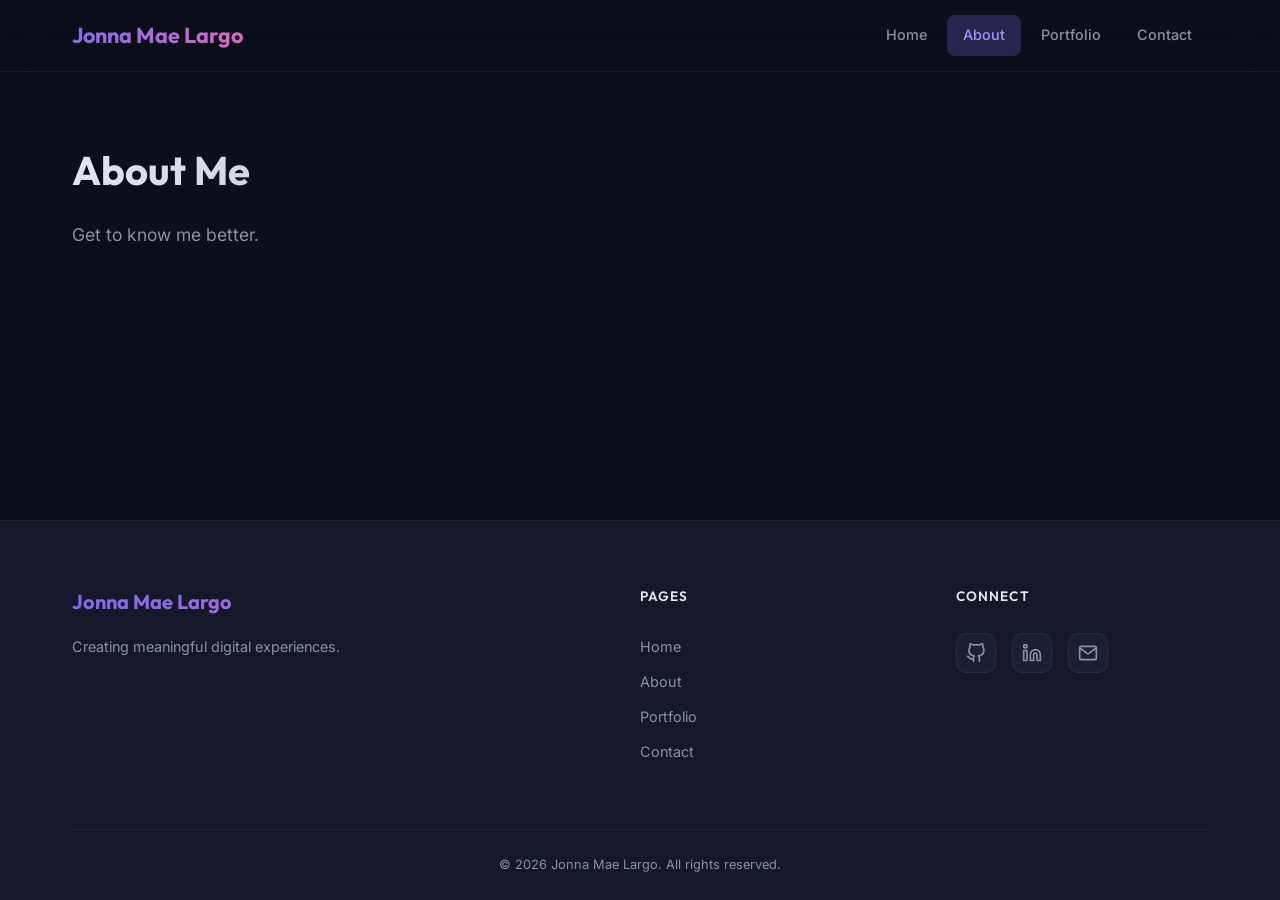
==== about.html @ 61e547d9 "feat: initial project setup" ====
<!DOCTYPE html>
<html lang="en">

<head>
    <meta charset="UTF-8">
    <meta name="viewport" content="width=device-width, initial-scale=1.0">
    <meta name="description" content="Learn more about Jonna Mae Largo - background, skills, and experience.">
    <title>About - Jonna Mae Largo</title>
    <link rel="stylesheet" href="assets/css/styles.css">
</head>

<body>
    <header id="site-header"></header>

    <main>
        <div class="container">
            <h1 class="section-title">About Me</h1>
            <p class="section-subtitle">Get to know me better.</p>
        </div>
    </main>

    <footer id="site-footer"></footer>

    <script src="assets/js/components.js"></script>
    <script src="assets/js/script.js"></script>
</body>

</html>
---- assets/css/styles.css ----
/* ========================================
   Design System & Variables
   ======================================== */
@import url('https://fonts.googleapis.com/css2?family=Inter:wght@300;400;500;600;700&family=Outfit:wght@400;500;600;700&display=swap');

:root {
    /* Colors */
    --clr-bg: #0c0f1a;
    --clr-surface: #141829;
    --clr-surface-alt: #1a1f35;
    --clr-border: rgba(255, 255, 255, 0.06);
    --clr-text: #e4e6f0;
    --clr-text-muted: #8b90a8;
    --clr-accent: #7c6aef;
    --clr-accent-light: #a193f7;
    --clr-accent-glow: rgba(124, 106, 239, 0.25);
    --clr-gradient-start: #7c6aef;
    --clr-gradient-end: #e06abf;
    --clr-white: #ffffff;

    /* Typography */
    --font-heading: 'Outfit', sans-serif;
    --font-body: 'Inter', sans-serif;

    /* Spacing */
    --space-xs: 0.25rem;
    --space-sm: 0.5rem;
    --space-md: 1rem;
    --space-lg: 1.5rem;
    --space-xl: 2rem;
    --space-2xl: 3rem;
    --space-3xl: 4rem;

    /* Transitions */
    --ease-smooth: cubic-bezier(0.4, 0, 0.2, 1);
    --transition-fast: 150ms var(--ease-smooth);
    --transition-base: 250ms var(--ease-smooth);
    --transition-slow: 400ms var(--ease-smooth);

    /* Layout */
    --header-height: 72px;
    --max-width: 1200px;
    --border-radius: 12px;
}

/* ========================================
   Reset & Base
   ======================================== */
*,
*::before,
*::after {
    margin: 0;
    padding: 0;
    box-sizing: border-box;
}

html {
    scroll-behavior: smooth;
    -webkit-font-smoothing: antialiased;
    -moz-osx-font-smoothing: grayscale;
}

body {
    font-family: var(--font-body);
    background-color: var(--clr-bg);
    color: var(--clr-text);
    line-height: 1.7;
    min-height: 100vh;
    display: flex;
    flex-direction: column;
    overflow-x: hidden;
}

a {
    color: inherit;
    text-decoration: none;
}

ul {
    list-style: none;
}

img {
    max-width: 100%;
    display: block;
}

/* ========================================
   Header
   ======================================== */
#site-header {
    position: fixed;
    top: 0;
    left: 0;
    right: 0;
    z-index: 1000;
    height: var(--header-height);
    background: rgba(12, 15, 26, 0.6);
    backdrop-filter: blur(20px);
    -webkit-backdrop-filter: blur(20px);
    border-bottom: 1px solid var(--clr-border);
    transition: background var(--transition-base), box-shadow var(--transition-base);
}

#site-header.scrolled {
    background: rgba(12, 15, 26, 0.92);
    box-shadow: 0 4px 30px rgba(0, 0, 0, 0.3);
}

.header-container {
    max-width: var(--max-width);
    margin: 0 auto;
    padding: 0 var(--space-xl);
    height: 100%;
    display: flex;
    align-items: center;
    justify-content: space-between;
}

.logo {
    font-family: var(--font-heading);
    font-size: 1.35rem;
    font-weight: 700;
    background: linear-gradient(135deg, var(--clr-gradient-start), var(--clr-gradient-end));
    -webkit-background-clip: text;
    -webkit-text-fill-color: transparent;
    background-clip: text;
    transition: opacity var(--transition-fast);
}

.logo:hover {
    opacity: 0.85;
}

nav ul {
    display: flex;
    gap: var(--space-xs);
}

nav ul li a {
    display: inline-block;
    padding: var(--space-sm) var(--space-md);
    font-size: 0.9rem;
    font-weight: 500;
    color: var(--clr-text-muted);
    border-radius: 8px;
    transition: color var(--transition-fast), background var(--transition-fast);
    position: relative;
}

nav ul li a:hover {
    color: var(--clr-white);
    background: rgba(255, 255, 255, 0.05);
}

nav ul li a.active {
    color: var(--clr-accent-light);
    background: var(--clr-accent-glow);
}

/* Mobile nav toggle */
.nav-toggle {
    display: none;
    flex-direction: column;
    gap: 5px;
    background: none;
    border: none;
    cursor: pointer;
    padding: var(--space-sm);
    z-index: 1001;
}

.nav-toggle span {
    display: block;
    width: 24px;
    height: 2px;
    background: var(--clr-text);
    border-radius: 2px;
    transition: transform var(--transition-base), opacity var(--transition-base);
}

.nav-toggle.open span:nth-child(1) {
    transform: translateY(7px) rotate(45deg);
}

.nav-toggle.open span:nth-child(2) {
    opacity: 0;
}

.nav-toggle.open span:nth-child(3) {
    transform: translateY(-7px) rotate(-45deg);
}

@media (max-width: 768px) {
    .nav-toggle {
        display: flex;
    }

    #mainNav {
        position: fixed;
        top: 0;
        right: -100%;
        width: 280px;
        height: 100vh;
        background: var(--clr-surface);
        border-left: 1px solid var(--clr-border);
        padding: calc(var(--header-height) + var(--space-xl)) var(--space-xl) var(--space-xl);
        transition: right var(--transition-slow);
        box-shadow: -10px 0 40px rgba(0, 0, 0, 0.4);
    }

    #mainNav.open {
        right: 0;
    }

    nav ul {
        flex-direction: column;
        gap: var(--space-sm);
    }

    nav ul li a {
        display: block;
        padding: var(--space-md);
        font-size: 1rem;
    }
}

/* ========================================
   Main Content
   ======================================== */
main {
    flex: 1;
    margin-top: var(--header-height);
    width: 100%;
}

.container {
    max-width: var(--max-width);
    margin: 0 auto;
    padding: var(--space-3xl) var(--space-xl);
}

/* ========================================
   Footer
   ======================================== */
#site-footer {
    background: var(--clr-surface);
    border-top: 1px solid var(--clr-border);
    margin-top: auto;
}

.footer-container {
    max-width: var(--max-width);
    margin: 0 auto;
    padding: 0 var(--space-xl);
}

.footer-content {
    display: grid;
    grid-template-columns: 2fr 1fr 1fr;
    gap: var(--space-3xl);
    padding: var(--space-3xl) 0;
}

.footer-brand {
    display: flex;
    flex-direction: column;
    gap: var(--space-md);
}

.footer-logo {
    font-family: var(--font-heading);
    font-size: 1.25rem;
    font-weight: 700;
    background: linear-gradient(135deg, var(--clr-gradient-start), var(--clr-gradient-end));
    -webkit-background-clip: text;
    -webkit-text-fill-color: transparent;
    background-clip: text;
    display: inline-block;
}

.footer-tagline {
    color: var(--clr-text-muted);
    font-size: 0.9rem;
    max-width: 300px;
}

.footer-links h4,
.footer-social h4 {
    font-family: var(--font-heading);
    font-size: 0.85rem;
    font-weight: 600;
    text-transform: uppercase;
    letter-spacing: 0.08em;
    color: var(--clr-text);
    margin-bottom: var(--space-lg);
}

.footer-links ul {
    display: flex;
    flex-direction: column;
    gap: var(--space-sm);
}

.footer-links a {
    font-size: 0.9rem;
    color: var(--clr-text-muted);
    transition: color var(--transition-fast);
}

.footer-links a:hover {
    color: var(--clr-accent-light);
}

.social-icons {
    display: flex;
    gap: var(--space-md);
}

.social-link {
    display: flex;
    align-items: center;
    justify-content: center;
    width: 40px;
    height: 40px;
    border-radius: 10px;
    background: var(--clr-surface-alt);
    border: 1px solid var(--clr-border);
    color: var(--clr-text-muted);
    transition: all var(--transition-base);
}

.social-link:hover {
    color: var(--clr-accent-light);
    background: var(--clr-accent-glow);
    border-color: rgba(124, 106, 239, 0.3);
    transform: translateY(-2px);
}

.footer-bottom {
    padding: var(--space-lg) 0;
    border-top: 1px solid var(--clr-border);
    text-align: center;
}

.footer-bottom p {
    font-size: 0.8rem;
    color: var(--clr-text-muted);
}

@media (max-width: 768px) {
    .footer-content {
        grid-template-columns: 1fr;
        gap: var(--space-2xl);
        padding: var(--space-2xl) 0;
    }
}

/* ========================================
   Utility Classes
   ======================================== */
.section-title {
    font-family: var(--font-heading);
    font-size: 2.5rem;
    font-weight: 700;
    margin-bottom: var(--space-md);
    background: linear-gradient(135deg, var(--clr-text), var(--clr-text-muted));
    -webkit-background-clip: text;
    -webkit-text-fill-color: transparent;
    background-clip: text;
}

.section-subtitle {
    color: var(--clr-text-muted);
    font-size: 1.1rem;
    max-width: 600px;
    margin-bottom: var(--space-3xl);
}

.accent-text {
    background: linear-gradient(135deg, var(--clr-gradient-start), var(--clr-gradient-end));
    -webkit-background-clip: text;
    -webkit-text-fill-color: transparent;
    background-clip: text;
}
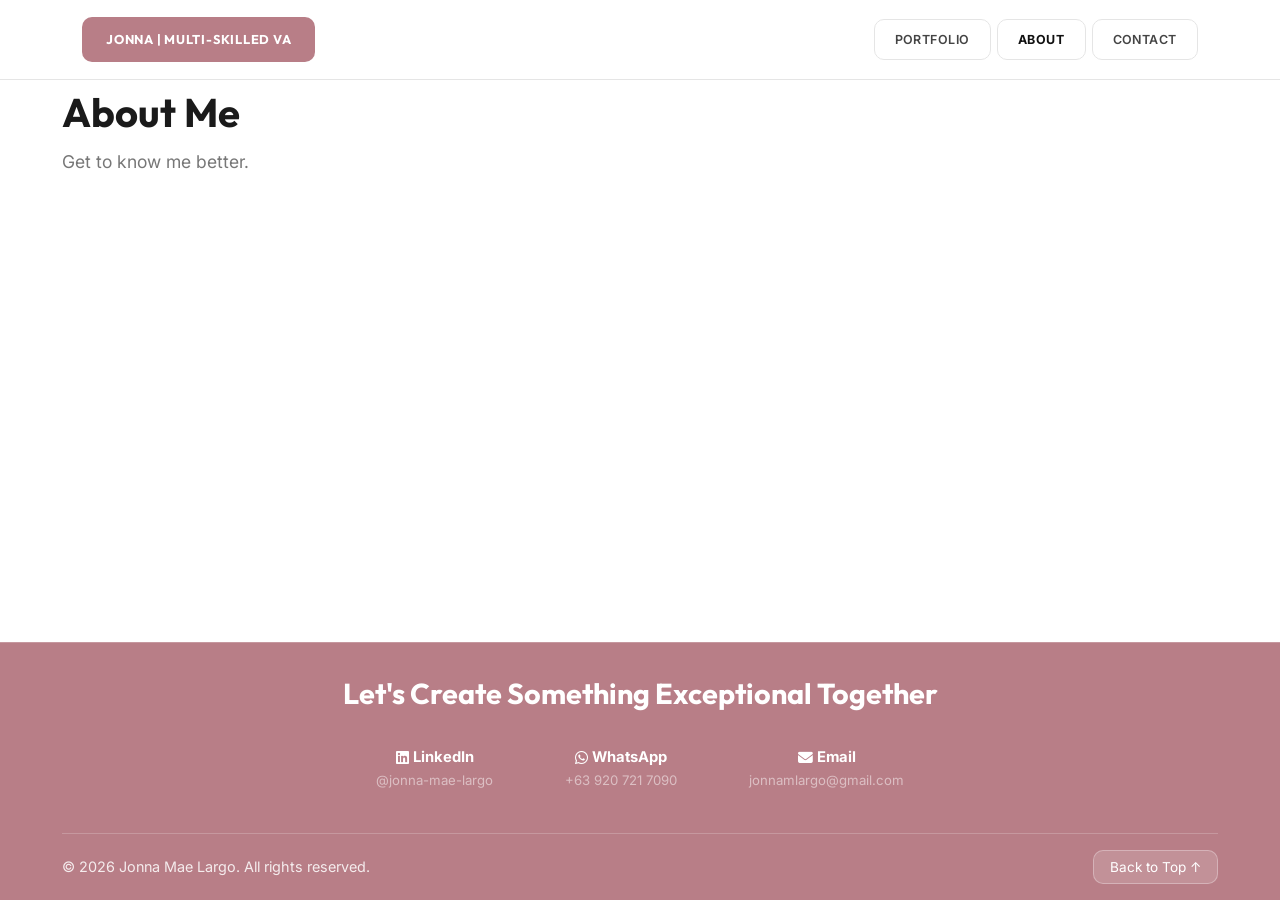
==== commit 794be926: "feat: implement site-wide design system, CSS styles, and favicon assets" ====
--- a/about.html
+++ b/about.html
@@ -4,8 +4,47 @@
 <head>
     <meta charset="UTF-8">
     <meta name="viewport" content="width=device-width, initial-scale=1.0">
-    <meta name="description" content="Learn more about Jonna Mae Largo - background, skills, and experience.">
-    <title>About - Jonna Mae Largo</title>
+    <meta name="description"
+        content="Learn more about Jonna Mae Largo - a multi-skilled and versatile Virtual Assistant with experience in social media management, lead generation, admin support, and bookkeeping.">
+    <meta name="keywords"
+        content="About Jonna Mae Largo, Virtual Assistant Skills, VA Experience, Social Media Manager, Lead Generation Expert, Virtual Assistant Portfolio.">
+    <meta name="author" content="Jonna Mae Largo">
+    <meta name="robots" content="index, follow">
+
+    <!-- Open Graph / Facebook / LinkedIn -->
+    <meta property="og:type" content="website">
+    <meta property="og:url" content="https://jonnalargo.github.io/about.html">
+    <meta property="og:title" content="About Me | Jonna Mae Largo - Virtual Assistant">
+    <meta property="og:description"
+        content="Get to know the multi-skilled VA behind the growth of diverse businesses. Dedicated to organization and efficiency.">
+    <meta property="og:image" content="https://jonnalargo.github.io/assets/img/banner/Banner Image.jpg">
+
+    <!-- Twitter -->
+    <meta property="twitter:card" content="summary_large_image">
+    <meta property="twitter:url" content="https://jonnalargo.github.io/about.html">
+    <meta property="twitter:title" content="About Me | Jonna Mae Largo - Virtual Assistant">
+    <meta property="twitter:description"
+        content="Get to know the multi-skilled VA behind the growth of diverse businesses. Dedicated to organization and efficiency.">
+    <meta property="twitter:image" content="https://jonnalargo.github.io/assets/img/banner/Banner Image.jpg">
+
+    <title>About Me | Jonna Mae Largo</title>
+
+    <link rel="apple-touch-icon" sizes="180x180" href="/apple-touch-icon.png">
+    <link rel="icon" type="image/png" sizes="32x32" href="/favicon-32x32.png">
+    <link rel="icon" type="image/png" sizes="16x16" href="/favicon-16x16.png">
+    <link rel="manifest" href="/site.webmanifest">
+
+    <!-- Google Fonts -->
+    <link rel="preconnect" href="https://fonts.googleapis.com">
+    <link rel="preconnect" href="https://fonts.gstatic.com" crossorigin>
+    <link
+        href="https://fonts.googleapis.com/css2?family=Outfit:wght@300;400;500;600;700&family=Inter:wght@400;500;700&display=swap"
+        rel="stylesheet">
+
+    <!-- Font Awesome for Icons -->
+    <link rel="stylesheet" href="https://cdnjs.cloudflare.com/ajax/libs/font-awesome/6.5.1/css/all.min.css">
+
+    <!-- Core CSS -->
     <link rel="stylesheet" href="assets/css/styles.css">
 </head>
 
@@ -25,4 +64,4 @@
     <script src="assets/js/script.js"></script>
 </body>
 
-</html>
+</html>
--- a/assets/css/styles.css
+++ b/assets/css/styles.css
@@ -4,25 +4,21 @@
 @import url('https://fonts.googleapis.com/css2?family=Inter:wght@300;400;500;600;700&family=Outfit:wght@400;500;600;700&display=swap');
 
 :root {
-    /* Colors */
-    --clr-bg: #0c0f1a;
-    --clr-surface: #141829;
-    --clr-surface-alt: #1a1f35;
-    --clr-border: rgba(255, 255, 255, 0.06);
-    --clr-text: #e4e6f0;
-    --clr-text-muted: #8b90a8;
-    --clr-accent: #7c6aef;
-    --clr-accent-light: #a193f7;
-    --clr-accent-glow: rgba(124, 106, 239, 0.25);
-    --clr-gradient-start: #7c6aef;
-    --clr-gradient-end: #e06abf;
-    --clr-white: #ffffff;
-
-    /* Typography */
+    --clr-bg: #ffffff;
+    --clr-bg-alt: #fafafa;
+    --clr-surface: #ffffff;
+    --clr-border: #e5e5e5;
+    --clr-text: #1a1a1a;
+    --clr-text-secondary: #444;
+    --clr-text-muted: #777;
+    --clr-black: #111;
+    --clr-white: #fff;
+    --clr-accent: #b87e87;
+    --clr-accent-hover: #a67179;
+
     --font-heading: 'Outfit', sans-serif;
     --font-body: 'Inter', sans-serif;
 
-    /* Spacing */
     --space-xs: 0.25rem;
     --space-sm: 0.5rem;
     --space-md: 1rem;
@@ -31,16 +27,16 @@
     --space-2xl: 3rem;
     --space-3xl: 4rem;
 
-    /* Transitions */
-    --ease-smooth: cubic-bezier(0.4, 0, 0.2, 1);
-    --transition-fast: 150ms var(--ease-smooth);
-    --transition-base: 250ms var(--ease-smooth);
-    --transition-slow: 400ms var(--ease-smooth);
-
-    /* Layout */
-    --header-height: 72px;
-    --max-width: 1200px;
-    --border-radius: 12px;
+    --ease: cubic-bezier(0.4, 0, 0.2, 1);
+    --transition-fast: 150ms var(--ease);
+    --transition-base: 250ms var(--ease);
+
+    --header-height: 80px;
+    --notif-height: 36px;
+    --max-width: 1180px;
+    --radius: 16px;
+    --radius-sm: 10px;
+    --radius-pill: 50px;
 }
 
 /* ========================================
@@ -55,17 +51,22 @@
 }
 
 html {
+    height: 100%;
+    margin: 0;
+    padding: 0;
     scroll-behavior: smooth;
     -webkit-font-smoothing: antialiased;
-    -moz-osx-font-smoothing: grayscale;
+    overflow-x: hidden;
 }
 
 body {
     font-family: var(--font-body);
-    background-color: var(--clr-bg);
+    background: var(--clr-bg);
     color: var(--clr-text);
-    line-height: 1.7;
+    line-height: 1.6;
     min-height: 100vh;
+    min-height: 100dvh;
+    margin: 0;
     display: flex;
     flex-direction: column;
     overflow-x: hidden;
@@ -86,25 +87,52 @@
 }
 
 /* ========================================
+   Notification Bar
+   ======================================== */
+.notification-bar {
+    height: var(--notif-height);
+    background: var(--clr-bg-alt);
+    display: flex;
+    align-items: center;
+    justify-content: center;
+    gap: var(--space-md);
+    font-size: 0.8rem;
+    color: var(--clr-text-muted);
+    border-bottom: 1px solid var(--clr-border);
+}
+
+.notification-bar p {
+    display: flex;
+    align-items: center;
+    gap: var(--space-sm);
+}
+
+.notification-cta {
+    background: var(--clr-coral);
+    color: var(--clr-white);
+    padding: 3px 14px;
+    border-radius: var(--radius-pill);
+    font-size: 0.75rem;
+    font-weight: 600;
+    transition: opacity var(--transition-fast);
+}
+
+.notification-cta:hover {
+    opacity: 0.85;
+}
+
+/* ========================================
    Header
    ======================================== */
 #site-header {
-    position: fixed;
+    position: sticky;
     top: 0;
-    left: 0;
-    right: 0;
     z-index: 1000;
     height: var(--header-height);
-    background: rgba(12, 15, 26, 0.6);
-    backdrop-filter: blur(20px);
-    -webkit-backdrop-filter: blur(20px);
+    background: rgba(255, 255, 255, 0.85);
+    backdrop-filter: blur(16px);
+    -webkit-backdrop-filter: blur(16px);
     border-bottom: 1px solid var(--clr-border);
-    transition: background var(--transition-base), box-shadow var(--transition-base);
-}
-
-#site-header.scrolled {
-    background: rgba(12, 15, 26, 0.92);
-    box-shadow: 0 4px 30px rgba(0, 0, 0, 0.3);
 }
 
 .header-container {
@@ -119,43 +147,59 @@
 
 .logo {
     font-family: var(--font-heading);
-    font-size: 1.35rem;
-    font-weight: 700;
-    background: linear-gradient(135deg, var(--clr-gradient-start), var(--clr-gradient-end));
-    -webkit-background-clip: text;
-    -webkit-text-fill-color: transparent;
-    background-clip: text;
-    transition: opacity var(--transition-fast);
+    font-size: 0.8rem;
+    font-weight: 700;
+    letter-spacing: 0.06em;
+    text-transform: uppercase;
+    background: var(--clr-accent);
+    color: var(--clr-white);
+    padding: 12px 24px;
+    border-radius: var(--radius-sm);
+    transition: background var(--transition-fast);
 }
 
 .logo:hover {
-    opacity: 0.85;
+    background: var(--clr-accent-hover);
 }
 
 nav ul {
     display: flex;
-    gap: var(--space-xs);
+    gap: 6px;
+    align-items: center;
 }
 
 nav ul li a {
-    display: inline-block;
-    padding: var(--space-sm) var(--space-md);
-    font-size: 0.9rem;
-    font-weight: 500;
-    color: var(--clr-text-muted);
-    border-radius: 8px;
-    transition: color var(--transition-fast), background var(--transition-fast);
-    position: relative;
+    display: inline-flex;
+    align-items: center;
+    gap: 4px;
+    padding: 10px 20px;
+    font-size: 0.78rem;
+    font-weight: 600;
+    text-transform: uppercase;
+    letter-spacing: 0.04em;
+    color: var(--clr-text-secondary);
+    border: 1px solid transparent;
+    border-radius: var(--radius-sm);
+    transition: all var(--transition-fast);
 }
 
 nav ul li a:hover {
-    color: var(--clr-white);
-    background: rgba(255, 255, 255, 0.05);
+    color: var(--clr-text);
+    background: var(--clr-bg-alt);
+}
+
+nav ul li a.nav-outlined {
+    border-color: var(--clr-border);
+}
+
+nav ul li a.nav-outlined:hover {
+    border-color: var(--clr-text);
+    background: var(--clr-bg-alt);
 }
 
 nav ul li a.active {
-    color: var(--clr-accent-light);
-    background: var(--clr-accent-glow);
+    color: var(--clr-black);
+    font-weight: 700;
 }
 
 /* Mobile nav toggle */
@@ -172,7 +216,7 @@
 
 .nav-toggle span {
     display: block;
-    width: 24px;
+    width: 22px;
     height: 2px;
     background: var(--clr-text);
     border-radius: 2px;
@@ -189,6 +233,862 @@
 
 .nav-toggle.open span:nth-child(3) {
     transform: translateY(-7px) rotate(-45deg);
+}
+
+/* ========================================
+   Layout
+   ======================================== */
+main {
+    flex: 1;
+    width: 100%;
+}
+
+.container {
+    max-width: var(--max-width);
+    margin: 0 auto;
+    padding: 0 0.75rem;
+}
+
+/* ========================================
+   Card Base
+   ======================================== */
+.card {
+    background: var(--clr-surface);
+    border: 1px solid var(--clr-border);
+    border-radius: var(--radius);
+    overflow: hidden;
+}
+
+/* ========================================
+   Hero Banner
+   ======================================== */
+.hero-banner {
+    display: flex;
+    align-items: center;
+    justify-content: center;
+    min-height: 260px;
+    padding-top: var(--space-2xl);
+    padding-bottom: var(--space-xl);
+}
+
+.hero-banner-text {
+    font-family: var(--font-heading);
+    font-size: 3.5rem;
+    font-weight: 700;
+    color: var(--clr-text);
+    text-align: center;
+    line-height: 1.2;
+    overflow: hidden;
+    white-space: pre;
+    border-right: 4px solid var(--clr-accent);
+    width: fit-content;
+    margin: 0 auto;
+    min-height: 4.5rem;
+}
+
+@keyframes blink {
+
+    from,
+    to {
+        border-color: transparent;
+    }
+
+    50% {
+        border-color: var(--clr-accent);
+    }
+}
+
+.hero-banner-text.typing-cursor {
+    animation: blink 0.7s step-end infinite;
+}
+
+/* ========================================
+   Hero Grid
+   ======================================== */
+/* ========================================
+   Main Grid Layout
+   ======================================== */
+.main-grid {
+    display: grid;
+    grid-template-columns: 1fr 1fr;
+    gap: 14px;
+    padding: var(--space-3xl) 0;
+    align-items: stretch;
+}
+
+.hero-card {
+    border: 1px solid var(--clr-border);
+    border-radius: var(--radius);
+    overflow: hidden;
+    position: relative;
+    display: flex;
+    flex-direction: column;
+    background: #f3f3f3;
+    /* Light gray background from mockup */
+    min-height: auto;
+    /* Allow growth by content */
+}
+
+.hero-card-banner {
+    height: 220px;
+    overflow: hidden;
+    position: relative;
+}
+
+.hero-card-banner::after {
+    content: '';
+    position: absolute;
+    inset: 0;
+    background: var(--clr-accent);
+    opacity: 0.25;
+    pointer-events: none;
+}
+
+.hero-card-banner img {
+    width: 100%;
+    height: 100%;
+    object-fit: cover;
+}
+
+.hero-card-body {
+    padding: var(--space-xl);
+    padding-top: 90px;
+    /* Space for the 140px avatar */
+    position: relative;
+    display: flex;
+    flex-direction: column;
+}
+
+.hero-avatar {
+    position: absolute;
+    top: -70px;
+    left: var(--space-xl);
+    width: 140px;
+    height: 140px;
+    border-radius: 50%;
+    border: 4px solid var(--clr-white);
+    overflow: hidden;
+    background: var(--clr-white);
+    box-shadow: 0 4px 12px rgba(0, 0, 0, 0.1);
+    z-index: 10;
+}
+
+.hero-avatar img {
+    width: 100%;
+    height: 100%;
+    object-fit: cover;
+    object-position: center 12%;
+}
+
+.hero-title {
+    font-family: var(--font-heading);
+    font-size: 2rem;
+    font-weight: 700;
+    color: var(--clr-black);
+    line-height: 1.1;
+}
+
+/* About Card */
+.about-card {
+    border: 1px solid var(--clr-border);
+    border-radius: var(--radius);
+    padding: var(--space-xl);
+    display: flex;
+    flex-direction: column;
+}
+
+.about-heading {
+    font-family: var(--font-heading);
+    font-size: 1.8rem;
+    font-weight: 700;
+    margin-bottom: var(--space-lg);
+}
+
+
+
+.about-text {
+    font-size: 1.1rem;
+    color: var(--clr-text-secondary);
+    line-height: 1.75;
+    margin-bottom: var(--space-xl);
+}
+
+.btn-primary {
+    display: inline-flex;
+    align-items: center;
+    gap: 8px;
+    background: var(--clr-accent);
+    color: var(--clr-white);
+    padding: 12px 24px;
+    border-radius: var(--radius-sm);
+    font-size: 0.85rem;
+    font-weight: 600;
+    transition: background var(--transition-fast);
+    width: fit-content;
+}
+
+.btn-primary:hover {
+    background: var(--clr-accent-hover);
+}
+
+.btn-arrow {
+    font-size: 1rem;
+}
+
+/* ========================================
+   Info Grid (Expertises, CV, Tools)
+   ======================================== */
+.stacked-col {
+    display: flex;
+    flex-direction: column;
+    gap: 14px;
+}
+
+.card-heading {
+    font-family: var(--font-heading);
+    font-size: 1.8rem;
+    font-weight: 700;
+    margin-bottom: var(--space-lg);
+    padding-bottom: 12px;
+    border-bottom: 1px solid var(--clr-border);
+}
+
+/* Tags */
+.tags-container {
+    display: flex;
+    flex-wrap: wrap;
+    gap: 6px;
+}
+
+.tag {
+    display: inline-block;
+    padding: 5px 14px;
+    background: var(--clr-bg-alt);
+    border: 1px solid var(--clr-border);
+    border-radius: var(--radius-pill);
+    font-size: 0.75rem;
+    color: var(--clr-text-secondary);
+    font-weight: 500;
+    transition: all var(--transition-fast);
+}
+
+/* CV Card */
+.cv-card {
+    display: flex;
+    flex-direction: column;
+}
+
+.cv-download {
+    margin-top: auto;
+}
+
+.cv-select {
+    width: 100%;
+    padding: 10px 14px;
+    border: 1px solid var(--clr-border);
+    border-radius: var(--radius-sm);
+    font-family: var(--font-body);
+    font-size: 0.85rem;
+    background: var(--clr-white);
+    color: var(--clr-text);
+    cursor: pointer;
+    appearance: none;
+    background-image: url("data:image/svg+xml,%3Csvg xmlns='http://www.w3.org/2000/svg' width='12' height='12' fill='%23777' viewBox='0 0 16 16'%3E%3Cpath d='M1.646 4.646a.5.5 0 0 1 .708 0L8 10.293l5.646-5.647a.5.5 0 0 1 .708.708l-6 6a.5.5 0 0 1-.708 0l-6-6a.5.5 0 0 1 0-.708z'/%3E%3C/svg%3E");
+    background-repeat: no-repeat;
+    background-position: right 12px center;
+}
+
+/* Tools */
+.tools-card {
+    overflow: hidden;
+    display: flex;
+    flex-direction: column;
+}
+
+.tools-image-container {
+    flex: 1;
+    display: flex;
+    align-items: center;
+    justify-content: center;
+    margin-left: calc(var(--space-xl) * -1);
+    margin-right: calc(var(--space-xl) * -1);
+}
+
+.tools-image {
+    width: 100%;
+    height: auto;
+    object-fit: contain;
+}
+
+/* Video Card */
+.video-card {
+    border: 1px solid var(--clr-border);
+    border-radius: var(--radius);
+    overflow: hidden;
+    position: relative;
+    background: #000;
+    aspect-ratio: 16 / 9;
+}
+
+.video-placeholder {
+    width: 100%;
+    height: 100%;
+    position: relative;
+}
+
+.video-placeholder img {
+    width: 100%;
+    height: 100%;
+    object-fit: cover;
+    opacity: 0.6;
+}
+
+.play-button {
+    position: absolute;
+    top: 50%;
+    left: 50%;
+    transform: translate(-50%, -50%);
+    width: 64px;
+    height: 64px;
+    background: var(--clr-white);
+    color: var(--clr-black);
+    border-radius: 50%;
+    display: flex;
+    align-items: center;
+    justify-content: center;
+    font-size: 1.5rem;
+    cursor: pointer;
+    transition: transform var(--transition-fast), background var(--transition-fast);
+}
+
+.play-button:hover {
+    transform: translate(-50%, -50%) scale(1.1);
+    background: var(--clr-bg-alt);
+}
+
+.video-label {
+    position: absolute;
+    bottom: 1.5rem;
+    left: 1.5rem;
+    color: var(--clr-white);
+    font-family: var(--font-heading);
+    font-weight: 700;
+    font-size: 1rem;
+    letter-spacing: 0.05em;
+    text-transform: uppercase;
+}
+
+/* CV Card Mini */
+.cv-card-mini {
+    display: flex;
+    align-items: center;
+    justify-content: space-between;
+    padding: 1.25rem 1.5rem;
+    border: 1px solid var(--clr-border);
+    border-radius: var(--radius);
+    background: var(--clr-surface);
+}
+
+.mini-heading {
+    font-family: var(--font-heading);
+    font-size: 1.8rem;
+    font-weight: 700;
+    margin-bottom: 0;
+}
+
+.mini-subtext {
+    font-size: 0.75rem;
+    color: var(--clr-text-muted);
+}
+
+.mini-btn {
+    padding: 8px 16px;
+    font-size: 0.75rem;
+}
+
+/* Testimony Card Mini */
+.testimony-card-mini {
+    flex: 1;
+    border: 1px solid var(--clr-border);
+    border-radius: var(--radius);
+    padding: 1.5rem;
+    overflow: hidden;
+    background: var(--clr-surface);
+}
+
+.testimony-scroller {
+    height: 100px;
+    overflow: hidden;
+    position: relative;
+    mask-image: linear-gradient(to bottom, transparent, black 15%, black 85%, transparent);
+    -webkit-mask-image: linear-gradient(to bottom, transparent, black 15%, black 85%, transparent);
+}
+
+.testimony-track {
+    display: flex;
+    flex-direction: column;
+    animation: verticalScroll 12s linear infinite;
+}
+
+.testimony-track:hover {
+    animation-play-state: paused;
+}
+
+.testimony-item {
+    height: 100px;
+    display: flex;
+    flex-direction: column;
+    justify-content: center;
+}
+
+.testimony-text {
+    font-size: 0.95rem;
+    color: var(--clr-text-secondary);
+    font-style: italic;
+    line-height: 1.5;
+    margin-bottom: 0.4rem;
+}
+
+.testimony-author {
+    font-family: var(--font-heading);
+    font-size: 0.75rem;
+    font-weight: 700;
+    color: var(--clr-accent);
+    text-transform: uppercase;
+}
+
+/* Share card styles */
+.expertise-card {
+    border: 1px solid var(--clr-border);
+    border-radius: var(--radius);
+    padding: var(--space-xl);
+    background: var(--clr-surface);
+}
+
+.tools-card {
+    border: 1px solid var(--clr-border);
+    border-radius: var(--radius);
+    background: var(--clr-surface);
+    aspect-ratio: 16 / 9;
+    padding: 0;
+    display: flex;
+    flex-direction: column;
+}
+
+.tools-card .card-heading {
+    margin: 1.5rem 1.5rem 0.5rem;
+    padding-bottom: 8px;
+}
+
+.tools-image-container {
+    flex: 1;
+    display: flex;
+    align-items: center;
+    justify-content: center;
+    padding: 0 1.5rem 1.5rem;
+    overflow: hidden;
+}
+
+.tools-image {
+    max-height: 100%;
+    width: auto;
+    object-fit: contain;
+}
+
+.border-none {
+    border-bottom: none !important;
+}
+
+@keyframes verticalScroll {
+    0% {
+        transform: translateY(0);
+    }
+
+    100% {
+        transform: translateY(-300px);
+    }
+}
+
+/* ========================================
+   Showcase Banner
+   ======================================== */
+
+
+/* ========================================
+   Services Section
+   ======================================== */
+.services-section {
+    padding: var(--space-3xl) 0;
+    border-top: 1px solid var(--clr-border);
+}
+
+.section-label {
+    display: inline-block;
+    font-family: var(--font-heading);
+    font-size: 1.8rem;
+    font-weight: 700;
+    color: var(--clr-black);
+    padding: 14px 32px;
+    border: 1px solid var(--clr-border);
+    border-radius: var(--radius-pill);
+    margin-bottom: var(--space-2xl);
+}
+
+.services-grid {
+    display: grid;
+    grid-template-columns: 1fr 1fr;
+    gap: 14px;
+}
+
+.service-card {
+    border: 1px solid var(--clr-border);
+    border-radius: var(--radius);
+    padding: var(--space-xl) var(--space-xl) var(--space-2xl);
+}
+
+.service-number {
+    font-family: var(--font-heading);
+    font-size: 1.125rem;
+    font-weight: 700;
+    margin-bottom: var(--space-lg);
+}
+
+.service-desc {
+    font-size: 0.975rem;
+    color: var(--clr-text-muted);
+    line-height: 1.7;
+}
+
+/* ========================================
+   CTA Section
+   ======================================== */
+.cta-section,
+.footer-cta {
+    padding: var(--space-xl) 0;
+    background: #b87e87;
+    /* Original dusty rose */
+    color: var(--clr-white);
+    position: relative;
+    overflow: hidden;
+}
+
+.footer-cta {
+    border-top: 1px solid rgba(255, 255, 255, 0.2);
+}
+
+.cta-links.social-text-links {
+    display: flex;
+    justify-content: center;
+    column-gap: 4.5rem;
+    /* Large horizontal gap */
+    row-gap: 1.5rem;
+    /* Smaller vertical gap for wrap */
+    flex-wrap: wrap;
+}
+
+.social-link {
+    display: flex;
+    flex-direction: column;
+    align-items: center;
+    gap: 0;
+    color: var(--clr-white);
+    transition: opacity var(--transition-fast);
+    padding: 10px 0;
+}
+
+.platform-info {
+    display: flex;
+    align-items: center;
+    gap: 4px;
+    font-size: 0.925rem;
+    font-weight: 700;
+}
+
+.social-link:hover {
+    opacity: 0.7;
+}
+
+.social-link i {
+    font-size: 0.925rem;
+}
+
+.handle {
+    font-size: 0.825rem;
+    font-weight: 400;
+    color: rgba(255, 255, 255, 0.5);
+}
+
+.cta-title {
+    font-family: var(--font-heading);
+    font-size: 1.8rem;
+    font-weight: 700;
+    text-align: center;
+    margin-bottom: var(--space-lg);
+    line-height: 1.3;
+}
+
+.cta-links {
+    display: grid;
+    grid-template-columns: 1fr 1fr 1fr;
+    gap: 14px;
+}
+
+.cta-link {
+    display: flex;
+    align-items: center;
+    justify-content: space-between;
+    padding: 16px 20px;
+    border: 1px solid rgba(255, 255, 255, 0.2);
+    border-radius: var(--radius-sm);
+    font-size: 0.9rem;
+    font-weight: 500;
+    color: var(--clr-white);
+    transition: all var(--transition-base);
+}
+
+.cta-link:hover {
+    background: rgba(255, 255, 255, 0.08);
+    border-color: rgba(255, 255, 255, 0.4);
+}
+
+.link-arrow {
+    font-size: 1.1rem;
+}
+
+/* ========================================
+   Footer
+   ======================================== */
+#site-footer {
+    background: #b87e87;
+    /* Original dusty rose */
+    color: var(--clr-white);
+}
+
+.footer-container {
+    max-width: var(--max-width);
+    margin: 0 auto;
+    padding: 0 0.75rem var(--space-md);
+}
+
+.footer-bottom {
+    display: flex;
+    justify-content: space-between;
+    align-items: center;
+    flex-wrap: wrap;
+    gap: var(--space-lg);
+    padding-top: var(--space-md);
+    border-top: 1px solid rgba(255, 255, 255, 0.2);
+}
+
+.copyright {
+    color: rgba(255, 255, 255, 0.85);
+    font-size: 0.9rem;
+}
+
+.footer-links {
+    display: flex;
+    align-items: center;
+    gap: var(--space-xl);
+}
+
+.back-to-top {
+    background: rgba(255, 255, 255, 0.15);
+    border: 1px solid rgba(255, 255, 255, 0.3);
+    color: var(--clr-white);
+    padding: 8px 16px;
+    border-radius: var(--radius-sm);
+    font-family: inherit;
+    font-size: 0.85rem;
+    cursor: pointer;
+    transition: all var(--transition-fast);
+}
+
+.back-to-top:hover {
+    background: rgba(255, 255, 255, 0.25);
+    border-color: var(--clr-white);
+}
+
+.footer-social-links {
+    display: flex;
+    gap: var(--space-md);
+}
+
+.footer-social-links a {
+    color: rgba(255, 255, 255, 0.6);
+    font-size: 0.9rem;
+    transition: color var(--transition-fast);
+}
+
+.footer-social-links a:hover {
+    color: var(--clr-white);
+}
+
+/* ========================================
+   Utility
+   ======================================== */
+.section-title {
+    font-family: var(--font-heading);
+    font-size: 2.5rem;
+    font-weight: 700;
+    margin-bottom: var(--space-xs);
+}
+
+.section-subtitle {
+    color: var(--clr-text-muted);
+    font-size: 1.1rem;
+    max-width: 600px;
+    margin: 0 0 1.5rem;
+}
+
+/* ========================================
+   Contact Section
+   ======================================== */
+.contact-section {
+    padding-top: 3rem;
+}
+
+.contact-container {
+    max-width: 680px;
+    margin: 2rem auto 5rem;
+    padding: 0 1.5rem;
+}
+
+.contact-card {
+    background: var(--clr-surface);
+    border: 1px solid var(--clr-border);
+    border-radius: var(--radius);
+    padding: 3rem;
+    box-shadow: 0 4px 24px rgba(0, 0, 0, 0.05);
+}
+
+.contact-form {
+    display: flex;
+    flex-direction: column;
+    gap: 1.5rem;
+}
+
+.form-group {
+    display: flex;
+    flex-direction: column;
+    gap: 0.5rem;
+}
+
+.form-label {
+    font-family: var(--font-heading);
+    font-size: 0.85rem;
+    font-weight: 700;
+    color: var(--clr-text);
+    text-transform: uppercase;
+    letter-spacing: 0.05em;
+}
+
+.form-input,
+.form-textarea {
+    width: 100%;
+    padding: 12px 16px;
+    border: 1px solid var(--clr-border);
+    border-radius: var(--radius-sm);
+    font-family: var(--font-body);
+    font-size: 0.95rem;
+    color: var(--clr-text);
+    background: var(--clr-bg-alt);
+    transition: border-color var(--transition-fast), background var(--transition-fast);
+}
+
+.form-input:focus,
+.form-textarea:focus {
+    outline: none;
+    border-color: var(--clr-accent);
+    background: var(--clr-white);
+}
+
+.form-textarea {
+    min-height: 160px;
+    resize: vertical;
+}
+
+.form-submit {
+    margin-top: 1rem;
+    padding: 14px 28px;
+    font-size: 0.95rem;
+    cursor: pointer;
+    border: none;
+    align-self: flex-start;
+}
+
+.form-submit:disabled {
+    opacity: 0.6;
+    cursor: not-allowed;
+}
+
+.form-status {
+    margin-top: 1.5rem;
+    padding: 1rem;
+    border-radius: var(--radius-sm);
+    font-size: 0.9rem;
+    display: none;
+}
+
+.form-status.success {
+    display: block;
+    background: #ecfdf5;
+    color: #065f46;
+    border: 1px solid #10b981;
+}
+
+.form-status.error {
+    display: block;
+    background: #fef2f2;
+    color: #991b1b;
+    border: 1px solid #ef4444;
+}
+
+/* ========================================
+   Responsive
+   ======================================== */
+@media (max-width: 900px) {
+    .hero-banner {
+        padding: 1.5rem 0 !important;
+    }
+
+    .container {
+        padding-left: 1.25rem !important;
+        padding-right: 1.25rem !important;
+    }
+
+    .main-grid {
+        grid-template-columns: 1fr;
+    }
+
+    .services-grid {
+        grid-template-columns: 1fr;
+    }
+
+    .cta-links {
+        grid-template-columns: 1fr;
+    }
+
+    .hero-card {
+        min-height: 260px;
+    }
+
+    /* Footer Mobile */
+    .cta-links.social-text-links {
+        flex-direction: column;
+        align-items: center;
+        gap: 0.75rem;
+    }
+
+    .social-link {
+        padding: 0;
+    }
+
+    .footer-bottom {
+        flex-direction: column;
+        align-items: center;
+        gap: 1.5rem;
+        text-align: center;
+    }
 }
 
 @media (max-width: 768px) {
@@ -202,11 +1102,12 @@
         right: -100%;
         width: 280px;
         height: 100vh;
-        background: var(--clr-surface);
+        background: var(--clr-white);
         border-left: 1px solid var(--clr-border);
-        padding: calc(var(--header-height) + var(--space-xl)) var(--space-xl) var(--space-xl);
-        transition: right var(--transition-slow);
-        box-shadow: -10px 0 40px rgba(0, 0, 0, 0.4);
+        padding: calc(var(--header-height) + var(--space-xl)) var(--space-md) var(--space-md);
+        transition: right 0.4s var(--ease);
+        box-shadow: -10px 0 40px rgba(0, 0, 0, 0.1);
+        z-index: 1000;
     }
 
     #mainNav.open {
@@ -216,170 +1117,25 @@
     nav ul {
         flex-direction: column;
         gap: var(--space-sm);
+        width: 100%;
+        align-items: stretch;
     }
 
     nav ul li a {
         display: block;
-        padding: var(--space-md);
+        padding: var(--space-sm) var(--space-md);
         font-size: 1rem;
     }
-}
-
-/* ========================================
-   Main Content
-   ======================================== */
-main {
-    flex: 1;
-    margin-top: var(--header-height);
-    width: 100%;
-}
-
-.container {
-    max-width: var(--max-width);
-    margin: 0 auto;
-    padding: var(--space-3xl) var(--space-xl);
-}
-
-/* ========================================
-   Footer
-   ======================================== */
-#site-footer {
-    background: var(--clr-surface);
-    border-top: 1px solid var(--clr-border);
-    margin-top: auto;
-}
-
-.footer-container {
-    max-width: var(--max-width);
-    margin: 0 auto;
-    padding: 0 var(--space-xl);
-}
-
-.footer-content {
-    display: grid;
-    grid-template-columns: 2fr 1fr 1fr;
-    gap: var(--space-3xl);
-    padding: var(--space-3xl) 0;
-}
-
-.footer-brand {
-    display: flex;
-    flex-direction: column;
-    gap: var(--space-md);
-}
-
-.footer-logo {
-    font-family: var(--font-heading);
-    font-size: 1.25rem;
-    font-weight: 700;
-    background: linear-gradient(135deg, var(--clr-gradient-start), var(--clr-gradient-end));
-    -webkit-background-clip: text;
-    -webkit-text-fill-color: transparent;
-    background-clip: text;
-    display: inline-block;
-}
-
-.footer-tagline {
-    color: var(--clr-text-muted);
-    font-size: 0.9rem;
-    max-width: 300px;
-}
-
-.footer-links h4,
-.footer-social h4 {
-    font-family: var(--font-heading);
-    font-size: 0.85rem;
-    font-weight: 600;
-    text-transform: uppercase;
-    letter-spacing: 0.08em;
-    color: var(--clr-text);
-    margin-bottom: var(--space-lg);
-}
-
-.footer-links ul {
-    display: flex;
-    flex-direction: column;
-    gap: var(--space-sm);
-}
-
-.footer-links a {
-    font-size: 0.9rem;
-    color: var(--clr-text-muted);
-    transition: color var(--transition-fast);
-}
-
-.footer-links a:hover {
-    color: var(--clr-accent-light);
-}
-
-.social-icons {
-    display: flex;
-    gap: var(--space-md);
-}
-
-.social-link {
-    display: flex;
-    align-items: center;
-    justify-content: center;
-    width: 40px;
-    height: 40px;
-    border-radius: 10px;
-    background: var(--clr-surface-alt);
-    border: 1px solid var(--clr-border);
-    color: var(--clr-text-muted);
-    transition: all var(--transition-base);
-}
-
-.social-link:hover {
-    color: var(--clr-accent-light);
-    background: var(--clr-accent-glow);
-    border-color: rgba(124, 106, 239, 0.3);
-    transform: translateY(-2px);
-}
-
-.footer-bottom {
-    padding: var(--space-lg) 0;
-    border-top: 1px solid var(--clr-border);
-    text-align: center;
-}
-
-.footer-bottom p {
-    font-size: 0.8rem;
-    color: var(--clr-text-muted);
-}
-
-@media (max-width: 768px) {
-    .footer-content {
-        grid-template-columns: 1fr;
-        gap: var(--space-2xl);
-        padding: var(--space-2xl) 0;
-    }
-}
-
-/* ========================================
-   Utility Classes
-   ======================================== */
-.section-title {
-    font-family: var(--font-heading);
-    font-size: 2.5rem;
-    font-weight: 700;
-    margin-bottom: var(--space-md);
-    background: linear-gradient(135deg, var(--clr-text), var(--clr-text-muted));
-    -webkit-background-clip: text;
-    -webkit-text-fill-color: transparent;
-    background-clip: text;
-}
-
-.section-subtitle {
-    color: var(--clr-text-muted);
-    font-size: 1.1rem;
-    max-width: 600px;
-    margin-bottom: var(--space-3xl);
-}
-
-.accent-text {
-    background: linear-gradient(135deg, var(--clr-gradient-start), var(--clr-gradient-end));
-    -webkit-background-clip: text;
-    -webkit-text-fill-color: transparent;
-    background-clip: text;
-}
+
+    .cta-title {
+        font-size: 1.6rem;
+    }
+
+    .hero-title {
+        font-size: 1.3rem;
+    }
+
+    .about-heading {
+        font-size: 1.4rem;
+    }
+}
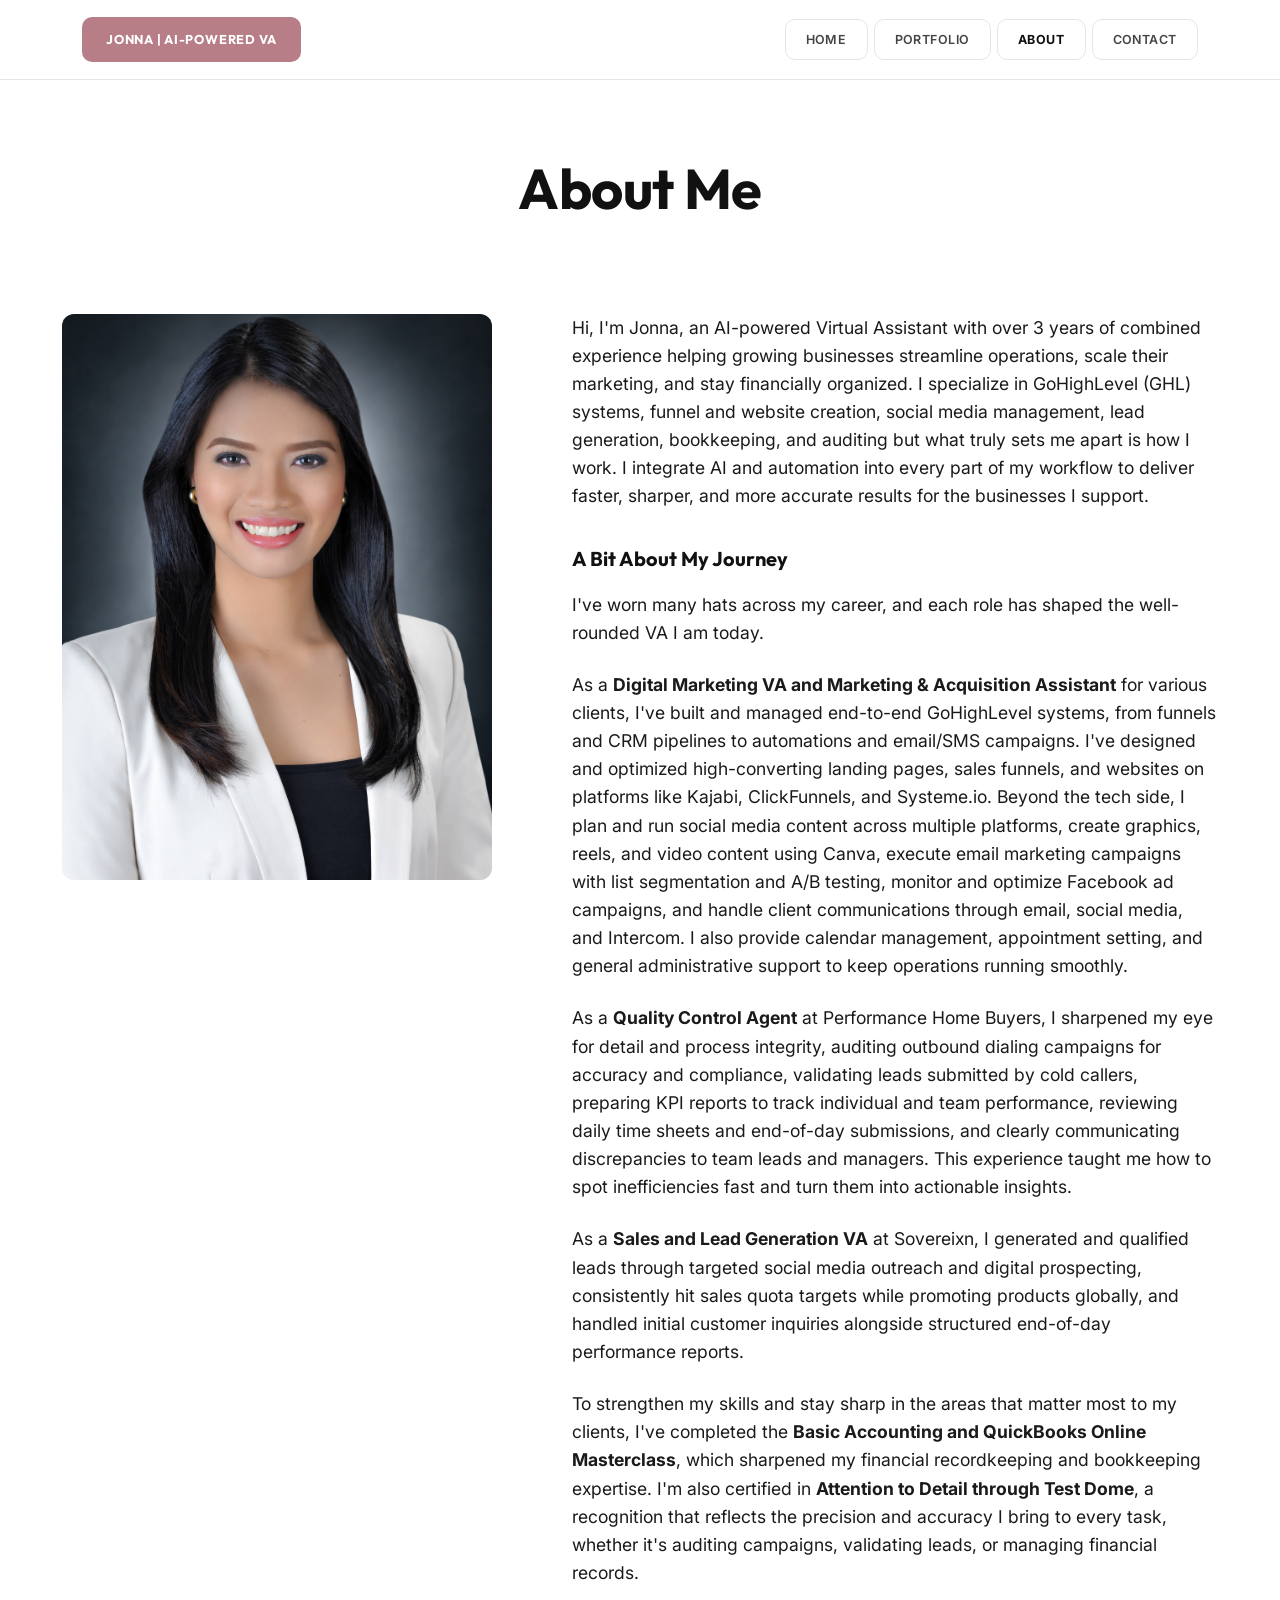
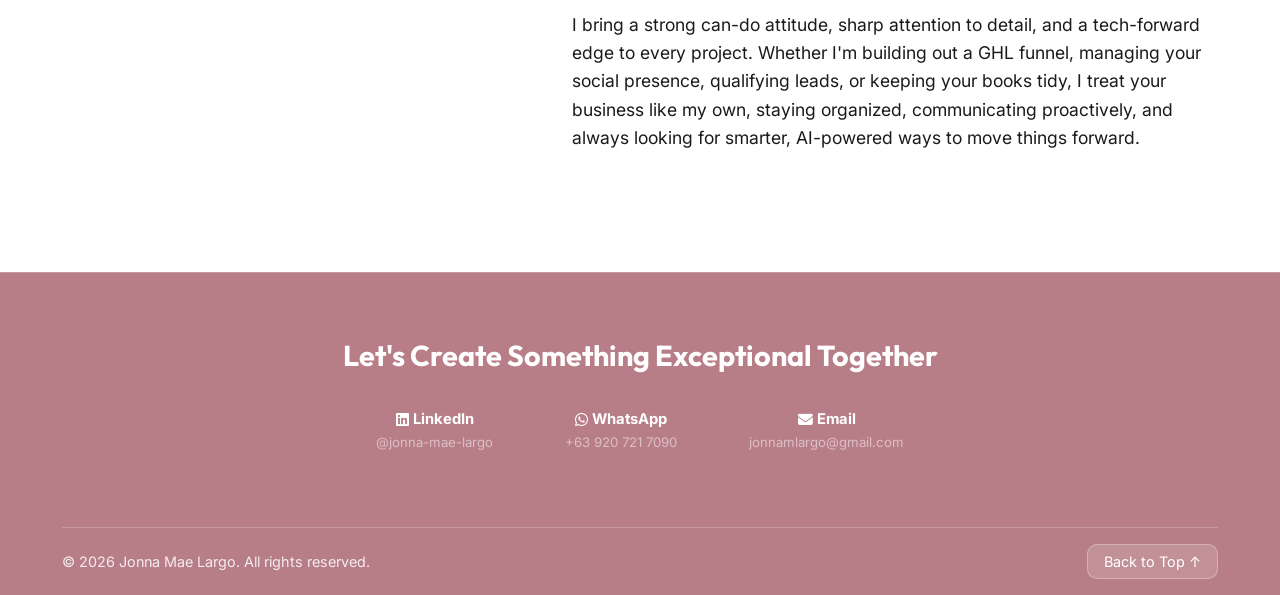
==== commit 029c1cc3: "feat: add new design system, global CSS styles, and portfolio assets" ====
--- a/about.html
+++ b/about.html
@@ -17,7 +17,7 @@
     <meta property="og:title" content="About Me | Jonna Mae Largo - Virtual Assistant">
     <meta property="og:description"
         content="Get to know the multi-skilled VA behind the growth of diverse businesses. Dedicated to organization and efficiency.">
-    <meta property="og:image" content="https://jonnalargo.github.io/assets/img/banner/Banner Image.jpg">
+    <meta property="og:image" content="https://jonnalargo.github.io/assets/img/profile/IMG_20260316_060001.png">
 
     <!-- Twitter -->
     <meta property="twitter:card" content="summary_large_image">
@@ -25,7 +25,7 @@
     <meta property="twitter:title" content="About Me | Jonna Mae Largo - Virtual Assistant">
     <meta property="twitter:description"
         content="Get to know the multi-skilled VA behind the growth of diverse businesses. Dedicated to organization and efficiency.">
-    <meta property="twitter:image" content="https://jonnalargo.github.io/assets/img/banner/Banner Image.jpg">
+    <meta property="twitter:image" content="https://jonnalargo.github.io/assets/img/profile/IMG_20260316_060001.png">
 
     <title>About Me | Jonna Mae Largo</title>
 
@@ -51,10 +51,36 @@
 <body>
     <header id="site-header"></header>
 
-    <main>
+    <main class="about-page-main">
         <div class="container">
-            <h1 class="section-title">About Me</h1>
-            <p class="section-subtitle">Get to know me better.</p>
+            <h1 class="about-page-title">About Me</h1>
+            <div class="about-content-grid">
+                <div class="about-image-col">
+                    <div class="about-profile-wrapper">
+                        <img src="assets/img/profile/IMG_20260316_060001.png" alt="Jonna Mae Largo" class="about-profile-img">
+                    </div>
+                </div>
+                <div class="about-text-col">
+                    <div class="about-description">
+                        <p>Hi, I'm Jonna, an AI-powered Virtual Assistant with over 3 years of combined experience helping growing businesses streamline operations, scale their marketing, and stay financially organized. I specialize in GoHighLevel (GHL) systems, funnel and website creation, social media management, lead generation, bookkeeping, and auditing but what truly sets me apart is how I work. I integrate AI and automation into every part of my workflow to deliver faster, sharper, and more accurate results for the businesses I support.</p>
+                        
+                        <h2 class="about-sub-title">A Bit About My Journey</h2>
+                        
+                        <p>I've worn many hats across my career, and each role has shaped the well-rounded VA I am today.</p>
+                        
+                        <p>As a <strong>Digital Marketing VA and Marketing & Acquisition Assistant</strong> for various clients, I've built and managed end-to-end GoHighLevel systems, from funnels and CRM pipelines to automations and email/SMS campaigns. I've designed and optimized high-converting landing pages, sales funnels, and websites on platforms like Kajabi, ClickFunnels, and Systeme.io. Beyond the tech side, I plan and run social media content across multiple platforms, create graphics, reels, and video content using Canva, execute email marketing campaigns with list segmentation and A/B testing, monitor and optimize Facebook ad campaigns, and handle client communications through email, social media, and Intercom. I also provide calendar management, appointment setting, and general administrative support to keep operations running smoothly.</p>
+                        
+                        <p>As a <strong>Quality Control Agent</strong> at Performance Home Buyers, I sharpened my eye for detail and process integrity, auditing outbound dialing campaigns for accuracy and compliance, validating leads submitted by cold callers, preparing KPI reports to track individual and team performance, reviewing daily time sheets and end-of-day submissions, and clearly communicating discrepancies to team leads and managers. This experience taught me how to spot inefficiencies fast and turn them into actionable insights.</p>
+                        
+                        <p>As a <strong>Sales and Lead Generation VA</strong> at Sovereixn, I generated and qualified leads through targeted social media outreach and digital prospecting, consistently hit sales quota targets while promoting products globally, and handled initial customer inquiries alongside structured end-of-day performance reports.</p>
+                        
+                        <p>To strengthen my skills and stay sharp in the areas that matter most to my clients, I've completed the <strong>Basic Accounting and QuickBooks Online Masterclass</strong>, which sharpened my financial recordkeeping and bookkeeping expertise. I'm also certified in <strong>Attention to Detail through Test Dome</strong>, a recognition that reflects the precision and accuracy I bring to every task, whether it's auditing campaigns, validating leads, or managing financial records.</p>
+                        
+                        <p>I bring a strong can-do attitude, sharp attention to detail, and a tech-forward edge to every project. Whether I'm building out a GHL funnel, managing your social presence, qualifying leads, or keeping your books tidy, I treat your business like my own, staying organized, communicating proactively, and always looking for smarter, AI-powered ways to move things forward.</p>
+
+                    </div>
+                </div>
+            </div>
         </div>
     </main>
 
--- a/assets/css/styles.css
+++ b/assets/css/styles.css
@@ -184,8 +184,8 @@
 }
 
 nav ul li a:hover {
-    color: var(--clr-text);
-    background: var(--clr-bg-alt);
+    background: var(--clr-accent);
+    color: var(--clr-black);
 }
 
 nav ul li a.nav-outlined {
@@ -193,8 +193,8 @@
 }
 
 nav ul li a.nav-outlined:hover {
-    border-color: var(--clr-text);
-    background: var(--clr-bg-alt);
+    border-color: var(--clr-accent);
+    background: var(--clr-accent);
 }
 
 nav ul li a.active {
@@ -258,6 +258,8 @@
     border-radius: var(--radius);
     overflow: hidden;
 }
+
+
 
 /* ========================================
    Hero Banner
@@ -386,13 +388,22 @@
     font-weight: 700;
     color: var(--clr-black);
     line-height: 1.1;
+    margin-bottom: var(--space-xs);
+}
+
+.hero-subtitle {
+    font-size: 1rem;
+    color: var(--clr-accent);
+    font-weight: 600;
+    letter-spacing: 0.05em;
+    text-transform: uppercase;
 }
 
 /* About Card */
 .about-card {
     border: 1px solid var(--clr-border);
     border-radius: var(--radius);
-    padding: var(--space-xl);
+    padding: var(--space-lg);
     display: flex;
     flex-direction: column;
 }
@@ -409,8 +420,9 @@
 .about-text {
     font-size: 1.1rem;
     color: var(--clr-text-secondary);
-    line-height: 1.75;
-    margin-bottom: var(--space-xl);
+    line-height: 1.6;
+    margin-bottom: var(--space-lg);
+    text-align: justify;
 }
 
 .btn-primary {
@@ -421,7 +433,7 @@
     color: var(--clr-white);
     padding: 12px 24px;
     border-radius: var(--radius-sm);
-    font-size: 0.85rem;
+    font-size: 0.9rem;
     font-weight: 600;
     transition: background var(--transition-fast);
     width: fit-content;
@@ -448,7 +460,7 @@
     font-family: var(--font-heading);
     font-size: 1.8rem;
     font-weight: 700;
-    margin-bottom: var(--space-lg);
+    margin-bottom: var(--space-md);
     padding-bottom: 12px;
     border-bottom: 1px solid var(--clr-border);
 }
@@ -466,7 +478,7 @@
     background: var(--clr-bg-alt);
     border: 1px solid var(--clr-border);
     border-radius: var(--radius-pill);
-    font-size: 0.75rem;
+    font-size: 0.975rem;
     color: var(--clr-text-secondary);
     font-weight: 500;
     transition: all var(--transition-fast);
@@ -499,26 +511,7 @@
 }
 
 /* Tools */
-.tools-card {
-    overflow: hidden;
-    display: flex;
-    flex-direction: column;
-}
-
-.tools-image-container {
-    flex: 1;
-    display: flex;
-    align-items: center;
-    justify-content: center;
-    margin-left: calc(var(--space-xl) * -1);
-    margin-right: calc(var(--space-xl) * -1);
-}
-
-.tools-image {
-    width: 100%;
-    height: auto;
-    object-fit: contain;
-}
+/* Handled by .tools-card in Share card styles section */
 
 /* Video Card */
 .video-card {
@@ -603,7 +596,7 @@
 
 .mini-btn {
     padding: 8px 16px;
-    font-size: 0.75rem;
+    font-size: 0.9rem;
 }
 
 /* Testimony Card Mini */
@@ -617,7 +610,7 @@
 }
 
 .testimony-scroller {
-    height: 100px;
+    height: 150px;
     overflow: hidden;
     position: relative;
     mask-image: linear-gradient(to bottom, transparent, black 15%, black 85%, transparent);
@@ -627,7 +620,7 @@
 .testimony-track {
     display: flex;
     flex-direction: column;
-    animation: verticalScroll 12s linear infinite;
+    animation: verticalScroll 20s linear infinite;
 }
 
 .testimony-track:hover {
@@ -635,10 +628,19 @@
 }
 
 .testimony-item {
-    height: 100px;
+    height: 150px;
     display: flex;
     flex-direction: column;
     justify-content: center;
+    padding: 10px 0;
+}
+
+.testimony-item img {
+    max-height: 100%;
+    max-width: 100%;
+    object-fit: contain;
+    margin: 0 auto;
+    border-radius: var(--radius-sm);
 }
 
 .testimony-text {
@@ -676,8 +678,8 @@
 }
 
 .tools-card .card-heading {
-    margin: 1.5rem 1.5rem 0.5rem;
-    padding-bottom: 8px;
+    margin: 1.25rem 1.25rem 0.25rem;
+    padding-bottom: 4px;
 }
 
 .tools-image-container {
@@ -685,14 +687,21 @@
     display: flex;
     align-items: center;
     justify-content: center;
-    padding: 0 1.5rem 1.5rem;
+    padding: 0.5rem 1.5rem 1.5rem 0.15rem;
     overflow: hidden;
 }
 
 .tools-image {
     max-height: 100%;
+    max-width: 100%;
     width: auto;
+    height: auto;
     object-fit: contain;
+    margin: auto;
+    display: block;
+    transform: scale(1.5);
+    transform-origin: center;
+    transition: transform var(--transition-base);
 }
 
 .border-none {
@@ -705,7 +714,7 @@
     }
 
     100% {
-        transform: translateY(-300px);
+        transform: translateY(-750px);
     }
 }
 
@@ -764,9 +773,9 @@
    ======================================== */
 .cta-section,
 .footer-cta {
-    padding: var(--space-xl) 0;
-    background: #b87e87;
-    /* Original dusty rose */
+    padding: 4rem 0;
+    background: var(--clr-accent);
+    /* Reverted to pink shade */
     color: var(--clr-white);
     position: relative;
     overflow: hidden;
@@ -898,7 +907,7 @@
     padding: 8px 16px;
     border-radius: var(--radius-sm);
     font-family: inherit;
-    font-size: 0.85rem;
+    font-size: 0.9rem;
     cursor: pointer;
     transition: all var(--transition-fast);
 }
@@ -928,16 +937,18 @@
    ======================================== */
 .section-title {
     font-family: var(--font-heading);
-    font-size: 2.5rem;
+    font-size: 3.5rem;
     font-weight: 700;
     margin-bottom: var(--space-xs);
+    text-align: center;
 }
 
 .section-subtitle {
     color: var(--clr-text-muted);
     font-size: 1.1rem;
     max-width: 600px;
-    margin: 0 0 1.5rem;
+    text-align: center;
+    margin: 0 auto 3rem;
 }
 
 /* ========================================
@@ -1010,7 +1021,7 @@
 .form-submit {
     margin-top: 1rem;
     padding: 14px 28px;
-    font-size: 0.95rem;
+    font-size: 0.9rem;
     cursor: pointer;
     border: none;
     align-self: flex-start;
@@ -1044,6 +1055,386 @@
 }
 
 /* ========================================
+   Portfolio Page
+   ======================================== */
+.portfolio-page {
+    padding-top: var(--space-3xl);
+}
+
+.portfolio-intro {
+    padding-bottom: var(--space-3xl);
+    display: flex;
+    flex-direction: column;
+    align-items: center;
+}
+
+.hero-actions {
+    display: flex;
+    justify-content: center;
+    width: 100%;
+}
+
+.portfolio-title {
+    font-family: var(--font-heading);
+    font-size: 3.5rem;
+    font-weight: 700;
+    color: var(--clr-text);
+    margin-bottom: var(--space-lg);
+    text-align: center;
+}
+
+.portfolio-description {
+    max-width: 800px;
+    margin: 0 auto var(--space-2xl);
+    font-size: 1.1rem;
+    color: var(--clr-text-secondary);
+    line-height: 1.6;
+    text-align: center;
+}
+
+.portfolio-visual-banner {
+    background: var(--clr-bg);
+    position: relative;
+    padding: 2rem 0 0;
+    overflow: hidden;
+    margin-bottom: var(--space-xl);
+}
+
+.sky-canvas {
+    height: 500px;
+    position: relative;
+    display: flex;
+    justify-content: center;
+    align-items: center;
+    background: var(--clr-bg);
+}
+
+.gif-box {
+    width: 100%;
+    height: 100%;
+    overflow: hidden;
+    position: absolute;
+    top: 0;
+    right: 0;
+    z-index: 1;
+    perspective: 1200px;
+}
+
+.scrolling-grid {
+    display: grid;
+    grid-template-columns: repeat(15, 1fr);
+    gap: 20px;
+    padding: 300px 50px 300px;
+    width: 1200%;
+    transform: rotateX(15deg) rotateZ(-10deg);
+    animation: diagonalScroll 60s linear infinite;
+    opacity: 0.95;
+}
+
+.scrolling-grid img {
+    width: 100%;
+    aspect-ratio: 1;
+    object-fit: cover;
+    border-radius: 8px;
+    box-shadow: 0 15px 35px rgba(0, 0, 0, 0.2);
+    transition: transform 0.3s ease;
+    background: #eee;
+}
+
+@keyframes diagonalScroll {
+    0% {
+        transform: rotateX(15deg) rotateZ(-10deg) translate(-10%, -10%);
+    }
+
+    100% {
+        transform: rotateX(15deg) rotateZ(-10deg) translate(-35%, -60%);
+    }
+}
+
+.hill-landscape {
+    width: 100%;
+    margin-top: -60px;
+}
+
+.hill-landscape svg {
+    width: 100%;
+    height: 160px;
+    display: block;
+}
+
+.portfolio-group {
+    padding: var(--space-2xl) 0;
+}
+
+.group-title {
+    font-family: var(--font-heading);
+    font-size: 2.5rem;
+    font-weight: 700;
+    color: #b87e87;
+    /* Pinkish color from image */
+    margin-bottom: var(--space-xl);
+}
+
+.work-grid {
+    display: grid;
+    gap: 1rem;
+}
+
+.flyers-grid {
+    grid-template-columns: repeat(4, 1fr);
+}
+
+.instagram-grid {
+    grid-template-columns: repeat(4, 1fr);
+}
+
+.reels-grid {
+    grid-template-columns: repeat(2, 1fr);
+}
+
+
+.thumbnails-grid {
+    grid-template-columns: repeat(3, 1fr);
+}
+
+.websites-grid {
+    grid-template-columns: repeat(3, 1fr);
+}
+
+.cta-container {
+    text-align: center;
+    padding: 1.5rem 1rem;
+}
+
+.website-card {
+    background: transparent !important;
+    border: none !important;
+    box-shadow: none !important;
+    overflow: visible !important;
+    display: flex;
+    flex-direction: column;
+    align-items: center;
+}
+
+.work-item {
+    border-radius: 8px;
+    overflow: hidden;
+    box-shadow: 0 4px 12px rgba(0, 0, 0, 0.08);
+    transition: transform 0.3s ease;
+    background: var(--clr-bg-alt);
+}
+
+.work-item:hover {
+    transform: translateY(-5px);
+}
+
+.work-item img,
+.work-item video {
+    width: 100%;
+    height: auto;
+    object-fit: contain;
+    display: block;
+}
+
+.scrollable-screen img {
+    width: 100% !important;
+    height: auto !important;
+    object-fit: unset !important;
+}
+
+/* Ultra-Realistic Phone Mockup Styling */
+.phone-mockup {
+    position: relative;
+    width: 100%;
+    max-width: 350px;
+    margin: 0 auto;
+    padding: 25px 12px;
+    background: #080808;
+    /* Deep black obsidian frame */
+    border-radius: 48px;
+    box-shadow:
+        0 40px 80px -20px rgba(0, 0, 0, 0.6),
+        inset 0 0 1px 1px rgba(255, 255, 255, 0.15),
+        /* Rim light */
+        0 0 0 2px #1f1f1f;
+    /* Outer steel casing */
+    transition: transform 0.5s cubic-bezier(0.175, 0.885, 0.32, 1.275);
+    z-index: 5;
+}
+
+/* Side Buttons (Volume & Power) */
+.phone-mockup::before {
+    content: '';
+    position: absolute;
+    left: -4px;
+    top: 100px;
+    width: 3px;
+    height: 35px;
+    background: #2a2a2a;
+    border-radius: 3px 0 0 3px;
+    box-shadow: 0 45px 0 #2a2a2a;
+    /* Volume buttons */
+    z-index: -1;
+}
+
+.phone-mockup::after {
+    content: '';
+    position: absolute;
+    right: -4px;
+    top: 130px;
+    width: 3px;
+    height: 55px;
+    background: #2a2a2a;
+    border-radius: 0 3px 3px 0;
+    z-index: -1;
+}
+
+/* Hardware Notch & Speaker */
+.phone-notch-area {
+    position: absolute;
+    top: 0;
+    left: 50%;
+    transform: translateX(-50%);
+    width: 110px;
+    height: 28px;
+    background: #080808;
+    border-bottom-left-radius: 18px;
+    border-bottom-right-radius: 18px;
+    z-index: 10;
+    display: flex;
+    justify-content: center;
+    align-items: flex-start;
+    padding-top: 8px;
+}
+
+.phone-speaker {
+    width: 35px;
+    height: 3px;
+    background: #1a1a1a;
+    border-radius: 10px;
+}
+
+.phone-screen {
+    position: relative;
+    width: 100%;
+    aspect-ratio: 9 / 16;
+    background: #000;
+    border-radius: 34px;
+    overflow: hidden;
+    display: block;
+    z-index: 1;
+    border: 1px solid rgba(255, 255, 255, 0.04);
+}
+
+.scrollable-screen {
+    overflow-y: auto !important;
+    scrollbar-width: none;
+    /* Hide scrollbar for Firefox */
+}
+
+.scrollable-screen::-webkit-scrollbar {
+    display: none;
+    /* Hide scrollbar for Chrome/Safari */
+}
+
+/* Glass Reflection Overlay */
+.phone-screen::after {
+    content: '';
+    position: absolute;
+    top: 0;
+    left: 0;
+    right: 0;
+    bottom: 0;
+    background: linear-gradient(105deg,
+            rgba(255, 255, 255, 0.05) 0%,
+            rgba(255, 255, 255, 0.08) 40%,
+            transparent 41%,
+            transparent 100%);
+    pointer-events: none;
+    z-index: 5;
+}
+
+.reel-item {
+    background: none !important;
+    box-shadow: none !important;
+    border: none !important;
+    overflow: visible !important;
+}
+
+.reel-item:hover .phone-mockup {
+    transform: translateY(-12px) rotateX(4deg) rotateY(-2deg) scale(1.03);
+}
+
+.phone-screen video {
+    width: 100% !important;
+    height: 100% !important;
+    object-fit: cover !important;
+}
+
+.portfolio-footer-banner {
+    position: relative;
+    padding: 10rem 0;
+    min-height: 450px;
+    display: flex;
+    flex-direction: column;
+    justify-content: center;
+    align-items: center;
+    overflow: hidden;
+    background-image: linear-gradient(rgba(248, 250, 252, 0.9), rgba(248, 250, 252, 0.9)), url('../img/banner/artificial-intelligence-ai-background-concept-with-chatbot-machine-learning-abstract-line-and-wave-flow-illustration-eps10-free-vector.jpg');
+    background-size: cover;
+    background-position: center;
+    background-attachment: fixed;
+}
+
+.portfolio-footer-banner .container {
+    opacity: 0;
+}
+
+.portfolio-footer-banner.reveal-banner .container {
+    animation: dramaticZoom 4s cubic-bezier(0.2, 0.8, 0.2, 1) forwards;
+}
+
+@keyframes dramaticZoom {
+    0% {
+        opacity: 0;
+        transform: scale(0.3);
+    }
+
+    50% {
+        opacity: 1;
+        transform: scale(1.5);
+        /* Sways large enough to feel high-impact */
+    }
+
+    100% {
+        opacity: 1;
+        transform: scale(1);
+    }
+}
+
+.banner-title {
+    font-family: var(--font-heading);
+    font-size: 2.5rem;
+    /* Slightly larger */
+    font-weight: 700;
+    color: #b87e87;
+    margin-bottom: 0;
+    text-align: center;
+}
+
+.banner-subtitle {
+    font-size: 0.95rem;
+    color: var(--clr-text-muted);
+    font-style: italic;
+    max-width: 700px;
+    margin: 0 auto 4rem;
+}
+
+.small-hills svg {
+    height: 80px;
+}
+
+/* ========================================
    Responsive
    ======================================== */
 @media (max-width: 900px) {
@@ -1072,7 +1463,26 @@
         min-height: 260px;
     }
 
-    /* Footer Mobile */
+    /* Portfolio Mobile */
+    .flyers-grid,
+    .instagram-grid,
+    .thumbnails-grid,
+    .websites-grid {
+        grid-template-columns: repeat(2, 1fr);
+    }
+
+    .portfolio-title {
+        font-size: 2.5rem;
+    }
+
+    .group-title {
+        font-size: 2rem;
+    }
+
+    .banner-title {
+        font-size: 1.8rem;
+    }
+
     .cta-links.social-text-links {
         flex-direction: column;
         align-items: center;
@@ -1138,4 +1548,379 @@
     .about-heading {
         font-size: 1.4rem;
     }
+
+    /* Portfolio extra small */
+    .flyers-grid,
+    .instagram-grid,
+    .thumbnails-grid,
+    .reels-grid,
+    .websites-grid {
+        grid-template-columns: 1fr;
+    }
+
+    .portfolio-title {
+        font-size: 2.2rem;
+    }
+}
+
+/* ========================================
+   About Page Specific Styles
+   ======================================== */
+.about-page-main {
+    padding: var(--space-3xl) 0 6rem;
+}
+
+.about-page-title {
+    font-family: var(--font-heading);
+    font-size: 3.5rem;
+    font-weight: 700;
+    text-align: center;
+    margin-bottom: 5rem;
+    color: var(--clr-black);
+    letter-spacing: -0.01em;
+}
+
+.about-content-grid {
+    display: grid;
+    grid-template-columns: 0.8fr 1.2fr;
+    gap: 5rem;
+    align-items: start;
+}
+
+.about-profile-wrapper {
+    width: 100%;
+    aspect-ratio: 3.8 / 5;
+    border-radius: 12px;
+    overflow: hidden;
+    background: var(--clr-bg-alt);
+}
+
+.about-profile-img {
+    width: 100%;
+    height: 100%;
+    object-fit: cover;
+}
+
+.about-sub-title {
+    font-family: var(--font-heading);
+    font-size: 1.25rem;
+    font-weight: 700;
+    margin: 2rem 0 1rem;
+    color: var(--clr-black);
+}
+
+.about-description p {
+    font-size: 1.1rem;
+    color: var(--clr-text);
+    line-height: 1.6;
+    margin-bottom: 1.5rem;
+    text-align: left;
+}
+
+.about-closing {
+    font-size: 1.1rem !important;
+    margin-top: 2.5rem !important;
+    font-weight: 700;
+    color: var(--clr-black) !important;
+}
+
+/* Responsive */
+@media (max-width: 1024px) {
+    .about-content-grid {
+        grid-template-columns: 1fr;
+        gap: 3rem;
+    }
+
+    .about-image-col {
+        max-width: 450px;
+        margin: 0 auto;
+    }
+
+    .about-page-title,
+    .section-title {
+        font-size: 2.8rem;
+        margin-bottom: 3rem;
+    }
+}
+
+@media (max-width: 768px) {
+
+    .about-page-title,
+    .section-title {
+        font-size: 2.2rem;
+    }
+
+    .about-page-main {
+        padding: var(--space-2xl) 0 4rem;
+    }
+}
+
+/* ========================================
+   Portfolio Page v2 Specific Styles
+   ======================================== */
+.portfolio-page-v2 {
+    padding: 0;
+}
+
+.portfolio-hero-v2 {
+    padding: 6rem 0 0;
+    background: #ffffff;
+}
+
+.hero-v2-grid {
+    display: grid;
+    grid-template-columns: 1fr 1fr;
+    gap: 4rem;
+    align-items: center;
+}
+
+.portfolio-title-v2 {
+    font-family: var(--font-heading);
+    font-size: 3.5rem;
+    font-weight: 700;
+    margin-bottom: 2rem;
+    color: var(--clr-black);
+    letter-spacing: -0.01em;
+}
+
+.portfolio-desc-v2 {
+    font-size: 1.1rem;
+    line-height: 1.6;
+    color: var(--clr-text);
+    margin-bottom: 3rem;
+    max-width: 550px;
+}
+
+
+
+.gif-showcase-container {
+    position: relative;
+    background: #ffffff;
+    /* White background as requested */
+    height: 600px;
+    border-radius: 20px;
+    overflow: hidden;
+    display: flex;
+    flex-direction: column;
+    justify-content: center;
+    align-items: center;
+}
+
+.gif-placeholder {
+    text-align: center;
+    padding: 2rem;
+    z-index: 2;
+}
+
+.gif-placeholder i {
+    font-size: 6rem;
+    color: #ffffff;
+    margin-bottom: 1.5rem;
+}
+
+.gif-placeholder h3 {
+    font-size: 2.5rem;
+    color: #ff3b30;
+    /* Bold red for the text in mockup */
+    font-weight: 700;
+    max-width: 400px;
+}
+
+.hill-landscape-v2 {
+    position: absolute;
+    bottom: 0;
+    left: 0;
+    width: 100%;
+    height: 150px;
+    z-index: 1;
+}
+
+.hill-landscape-v2 svg {
+    width: 100%;
+    height: 100%;
+}
+
+/* Work Showcase Section */
+.work-showcase-section {
+    padding: 4rem 0 8rem;
+    background: #ffffff;
+}
+
+.showcase-main-title {
+    font-family: var(--font-heading);
+    font-size: 3.5rem;
+    font-weight: 700;
+    margin-bottom: 5rem;
+    color: var(--clr-black);
+}
+
+.showcase-grid-v2 {
+    display: grid;
+    grid-template-columns: repeat(5, 1fr);
+    gap: 5px;
+}
+
+.showcase-card-v2 {
+    position: relative;
+    height: 400px;
+    background-size: cover;
+    background-position: center;
+    border-radius: 12px;
+    overflow: hidden;
+    display: flex;
+    align-items: flex-end;
+    text-decoration: none;
+    transition: transform 0.3s ease;
+}
+
+.showcase-card-v2:hover {
+    transform: translateY(-10px);
+}
+
+.card-content-v2 {
+    padding: 2rem;
+    width: 100%;
+    display: flex;
+    justify-content: space-between;
+    align-items: center;
+}
+
+.card-title-v2 {
+    color: var(--clr-white);
+    font-size: 1.8rem;
+    font-weight: 700;
+    line-height: 1.1;
+    max-width: 150px;
+}
+
+.card-arrow-v2 {
+    color: #f89fb2;
+    /* Pink arrow from mockup */
+    font-size: 2rem;
+    transition: transform 0.3s ease;
+}
+
+.showcase-card-v2:hover .card-arrow-v2 {
+    transform: translateX(5px);
+}
+
+/* Responsive V2 */
+@media (max-width: 1200px) {
+    .showcase-grid-v2 {
+        grid-template-columns: repeat(3, 1fr);
+    }
+}
+
+@media (max-width: 1024px) {
+    .hero-v2-grid {
+        grid-template-columns: 1fr;
+        gap: 3rem;
+        text-align: center;
+    }
+
+    .portfolio-desc-v2 {
+        margin: 0 auto 3rem;
+    }
+
+    .portfolio-title-v2,
+    .showcase-main-title {
+        font-size: 2.8rem;
+    }
+
+    .gif-showcase-container {
+        height: 400px;
+    }
+}
+
+@media (max-width: 768px) {
+
+    .portfolio-title-v2,
+    .showcase-main-title {
+        font-size: 2.2rem;
+    }
+
+    .showcase-grid-v2 {
+        grid-template-columns: repeat(2, 1fr);
+    }
+
+    .showcase-card-v2 {
+        height: 300px;
+    }
+
+    .card-title-v2 {
+        font-size: 1.4rem;
+    }
+}
+
+@media (max-width: 480px) {
+    .showcase-grid-v2 {
+        grid-template-columns: 1fr;
+    }
+}
+
+/* Modal Styles */
+.modal {
+    display: none;
+    position: fixed;
+    z-index: 1000;
+    left: 0;
+    top: 0;
+    width: 100%;
+    height: 100%;
+    overflow: auto;
+    background-color: rgba(0, 0, 0, 0.8);
+    backdrop-filter: blur(5px);
+}
+
+.modal-content {
+    background-color: #fefefe;
+    margin: 5% auto;
+    padding: 30px;
+    border: 1px solid #888;
+    width: 80%;
+    max-width: 1000px;
+    border-radius: 12px;
+    position: relative;
+    box-shadow: 0 10px 30px rgba(0, 0, 0, 0.3);
+}
+
+.close-modal {
+    color: #aaa;
+    float: right;
+    font-size: 32px;
+    font-weight: bold;
+    cursor: pointer;
+    line-height: 1;
+}
+
+.close-modal:hover,
+.close-modal:focus {
+    color: var(--clr-accent);
+    text-decoration: none;
+}
+
+.modal h2 {
+    font-family: var(--font-heading);
+    color: var(--clr-black);
+    margin-bottom: 2rem;
+    text-align: center;
+    font-size: 2.5rem;
+}
+
+.modal-gallery {
+    display: grid;
+    grid-template-columns: repeat(auto-fit, minmax(280px, 1fr));
+    gap: 20px;
+}
+
+.modal-gallery img {
+    width: 100%;
+    height: auto;
+    border-radius: 8px;
+    box-shadow: 0 4px 10px rgba(0, 0, 0, 0.1);
+    transition: transform 0.3s ease;
+}
+
+.modal-gallery img:hover {
+    transform: scale(1.02);
 }
